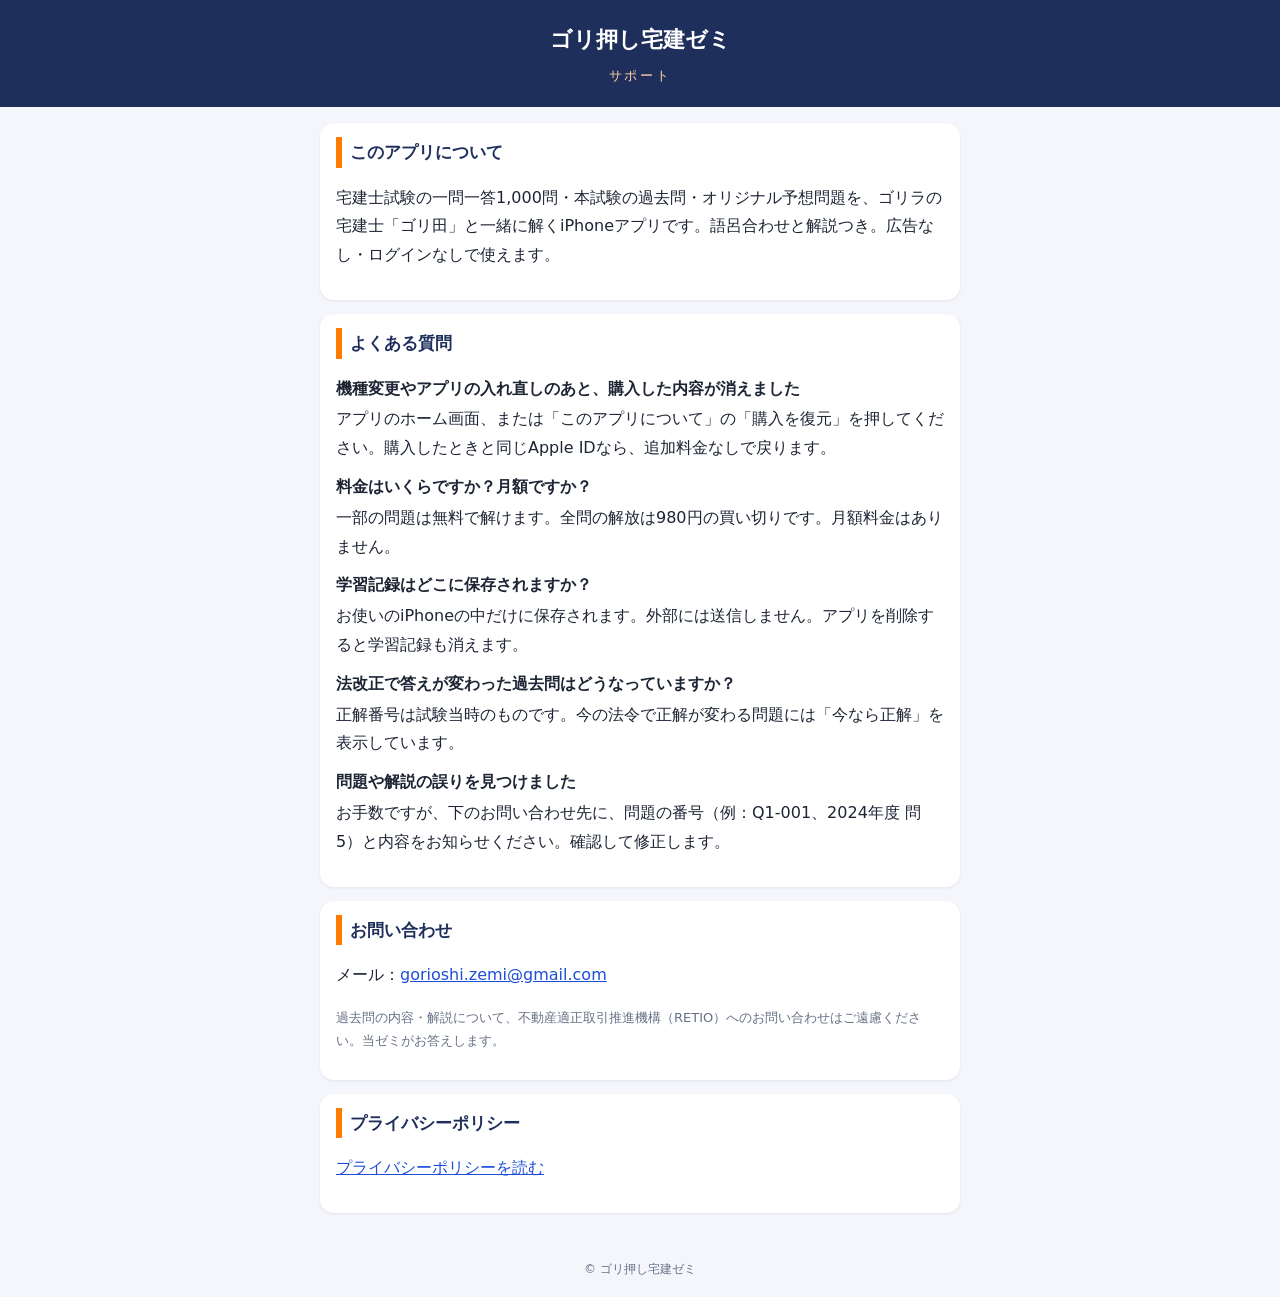
==== index.html @ 4e8581f9 "サポートページとプライバシーポリシー" ====
<!doctype html>
<html lang="ja">
<head>
<meta charset="utf-8">
<meta name="viewport" content="width=device-width, initial-scale=1">
<title>ゴリ押し宅建ゼミ サポート</title>
<meta name="description" content="iPhoneアプリ「ゴリ押し宅建ゼミ」のサポートページ（使い方・購入の復元・お問い合わせ）">
<style>
  :root { --navy:#1f2f5c; --orange:#ff7a00; --bg:#f4f6fb; --ink:#1d2433; --muted:#667085; --card:#fff; }
  body { margin:0; background:var(--bg); color:var(--ink); font-family:"Hiragino Sans","Noto Sans JP","Yu Gothic UI","Meiryo",system-ui,sans-serif; line-height:1.8; }
  header { background:var(--navy); color:#fff; padding:20px 16px; text-align:center; }
  header h1 { margin:0; font-size:22px; }
  header p { margin:4px 0 0; color:#ffd2a6; font-size:13px; letter-spacing:.2em; }
  main { max-width:640px; margin:0 auto; padding:16px; }
  section { background:var(--card); border-radius:14px; padding:14px 16px; margin-bottom:14px; box-shadow:0 1px 3px rgba(16,24,40,.08); }
  h2 { font-size:17px; color:var(--navy); margin:0 0 6px; border-left:6px solid var(--orange); padding-left:8px; }
  dt { font-weight:700; margin-top:10px; }
  dd { margin:2px 0 0; }
  a { color:#1d4ed8; }
  footer { text-align:center; font-size:12px; color:var(--muted); padding:16px; }
</style>
</head>
<body>
<header><h1>ゴリ押し宅建ゼミ</h1><p>サポート</p></header>
<main>
  <section>
    <h2>このアプリについて</h2>
    <p>宅建士試験の一問一答1,000問・本試験の過去問・オリジナル予想問題を、ゴリラの宅建士「ゴリ田」と一緒に解くiPhoneアプリです。語呂合わせと解説つき。広告なし・ログインなしで使えます。</p>
  </section>
  <section>
    <h2>よくある質問</h2>
    <dl>
      <dt>機種変更やアプリの入れ直しのあと、購入した内容が消えました</dt>
      <dd>アプリのホーム画面、または「このアプリについて」の「購入を復元」を押してください。購入したときと同じApple IDなら、追加料金なしで戻ります。</dd>
      <dt>料金はいくらですか？月額ですか？</dt>
      <dd>一部の問題は無料で解けます。全問の解放は980円の買い切りです。月額料金はありません。</dd>
      <dt>学習記録はどこに保存されますか？</dt>
      <dd>お使いのiPhoneの中だけに保存されます。外部には送信しません。アプリを削除すると学習記録も消えます。</dd>
      <dt>法改正で答えが変わった過去問はどうなっていますか？</dt>
      <dd>正解番号は試験当時のものです。今の法令で正解が変わる問題には「今なら正解」を表示しています。</dd>
      <dt>問題や解説の誤りを見つけました</dt>
      <dd>お手数ですが、下のお問い合わせ先に、問題の番号（例：Q1-001、2024年度 問5）と内容をお知らせください。確認して修正します。</dd>
    </dl>
  </section>
  <section>
    <h2>お問い合わせ</h2>
    <p>メール：<a href="mailto:gorioshi.zemi@gmail.com">gorioshi.zemi@gmail.com</a></p>
    <p style="font-size:13px;color:#667085">過去問の内容・解説について、不動産適正取引推進機構（RETIO）へのお問い合わせはご遠慮ください。当ゼミがお答えします。</p>
  </section>
  <section>
    <h2>プライバシーポリシー</h2>
    <p><a href="privacy.html">プライバシーポリシーを読む</a></p>
  </section>
</main>
<footer>© ゴリ押し宅建ゼミ</footer>
</body>
</html>
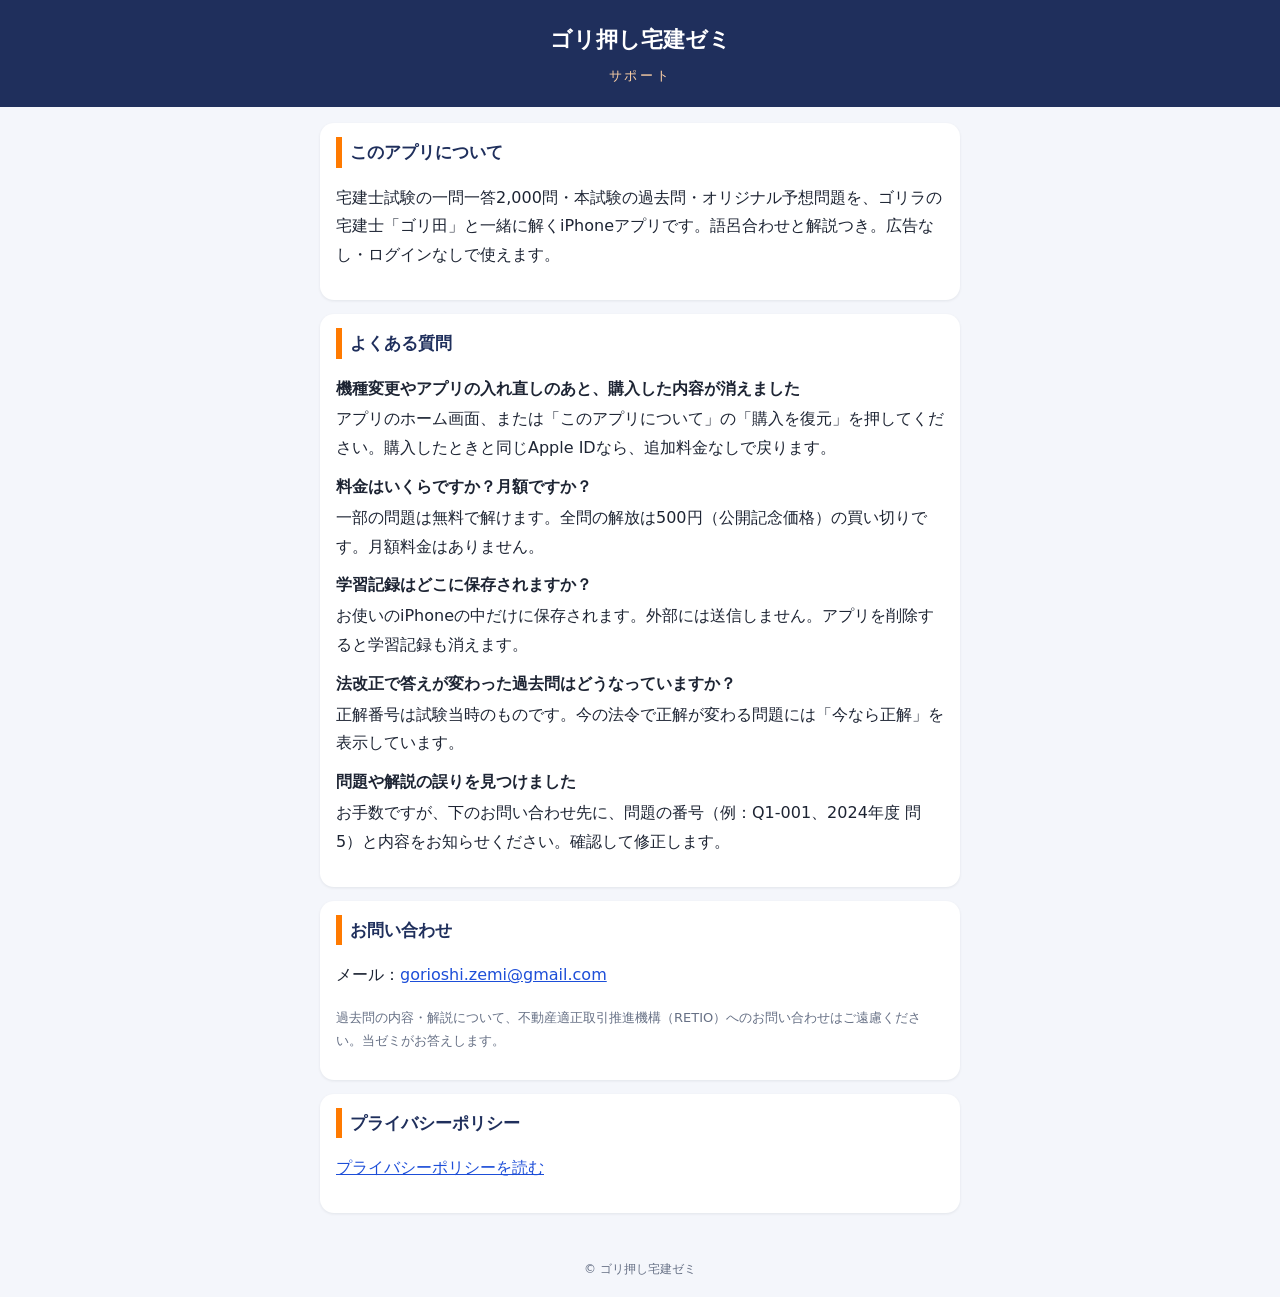
==== commit 3e844a7a: "サポート：2,000問・全問解放500円（公開記念価格）" ====
--- a/index.html
+++ b/index.html
@@ -25,7 +25,7 @@
 <main>
   <section>
     <h2>このアプリについて</h2>
-    <p>宅建士試験の一問一答1,000問・本試験の過去問・オリジナル予想問題を、ゴリラの宅建士「ゴリ田」と一緒に解くiPhoneアプリです。語呂合わせと解説つき。広告なし・ログインなしで使えます。</p>
+    <p>宅建士試験の一問一答2,000問・本試験の過去問・オリジナル予想問題を、ゴリラの宅建士「ゴリ田」と一緒に解くiPhoneアプリです。語呂合わせと解説つき。広告なし・ログインなしで使えます。</p>
   </section>
   <section>
     <h2>よくある質問</h2>
@@ -33,7 +33,7 @@
       <dt>機種変更やアプリの入れ直しのあと、購入した内容が消えました</dt>
       <dd>アプリのホーム画面、または「このアプリについて」の「購入を復元」を押してください。購入したときと同じApple IDなら、追加料金なしで戻ります。</dd>
       <dt>料金はいくらですか？月額ですか？</dt>
-      <dd>一部の問題は無料で解けます。全問の解放は980円の買い切りです。月額料金はありません。</dd>
+      <dd>一部の問題は無料で解けます。全問の解放は500円（公開記念価格）の買い切りです。月額料金はありません。</dd>
       <dt>学習記録はどこに保存されますか？</dt>
       <dd>お使いのiPhoneの中だけに保存されます。外部には送信しません。アプリを削除すると学習記録も消えます。</dd>
       <dt>法改正で答えが変わった過去問はどうなっていますか？</dt>
